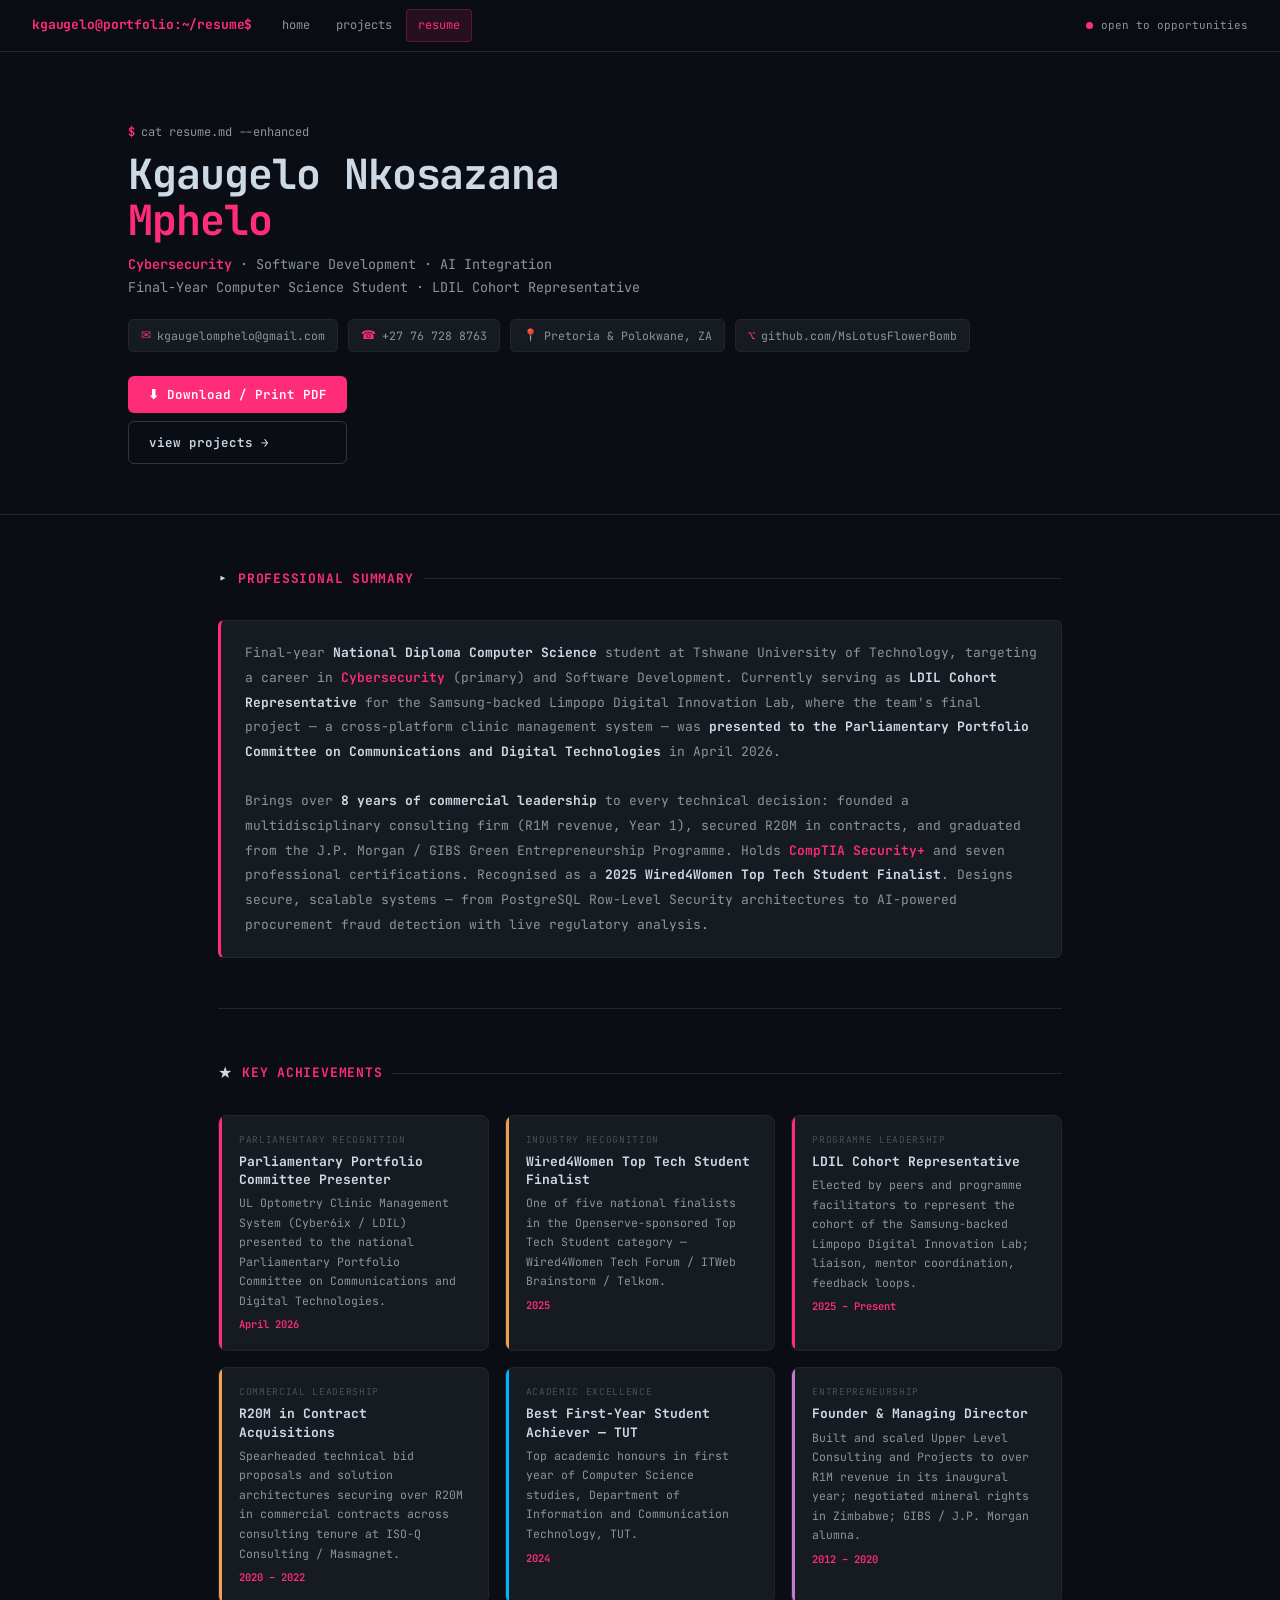
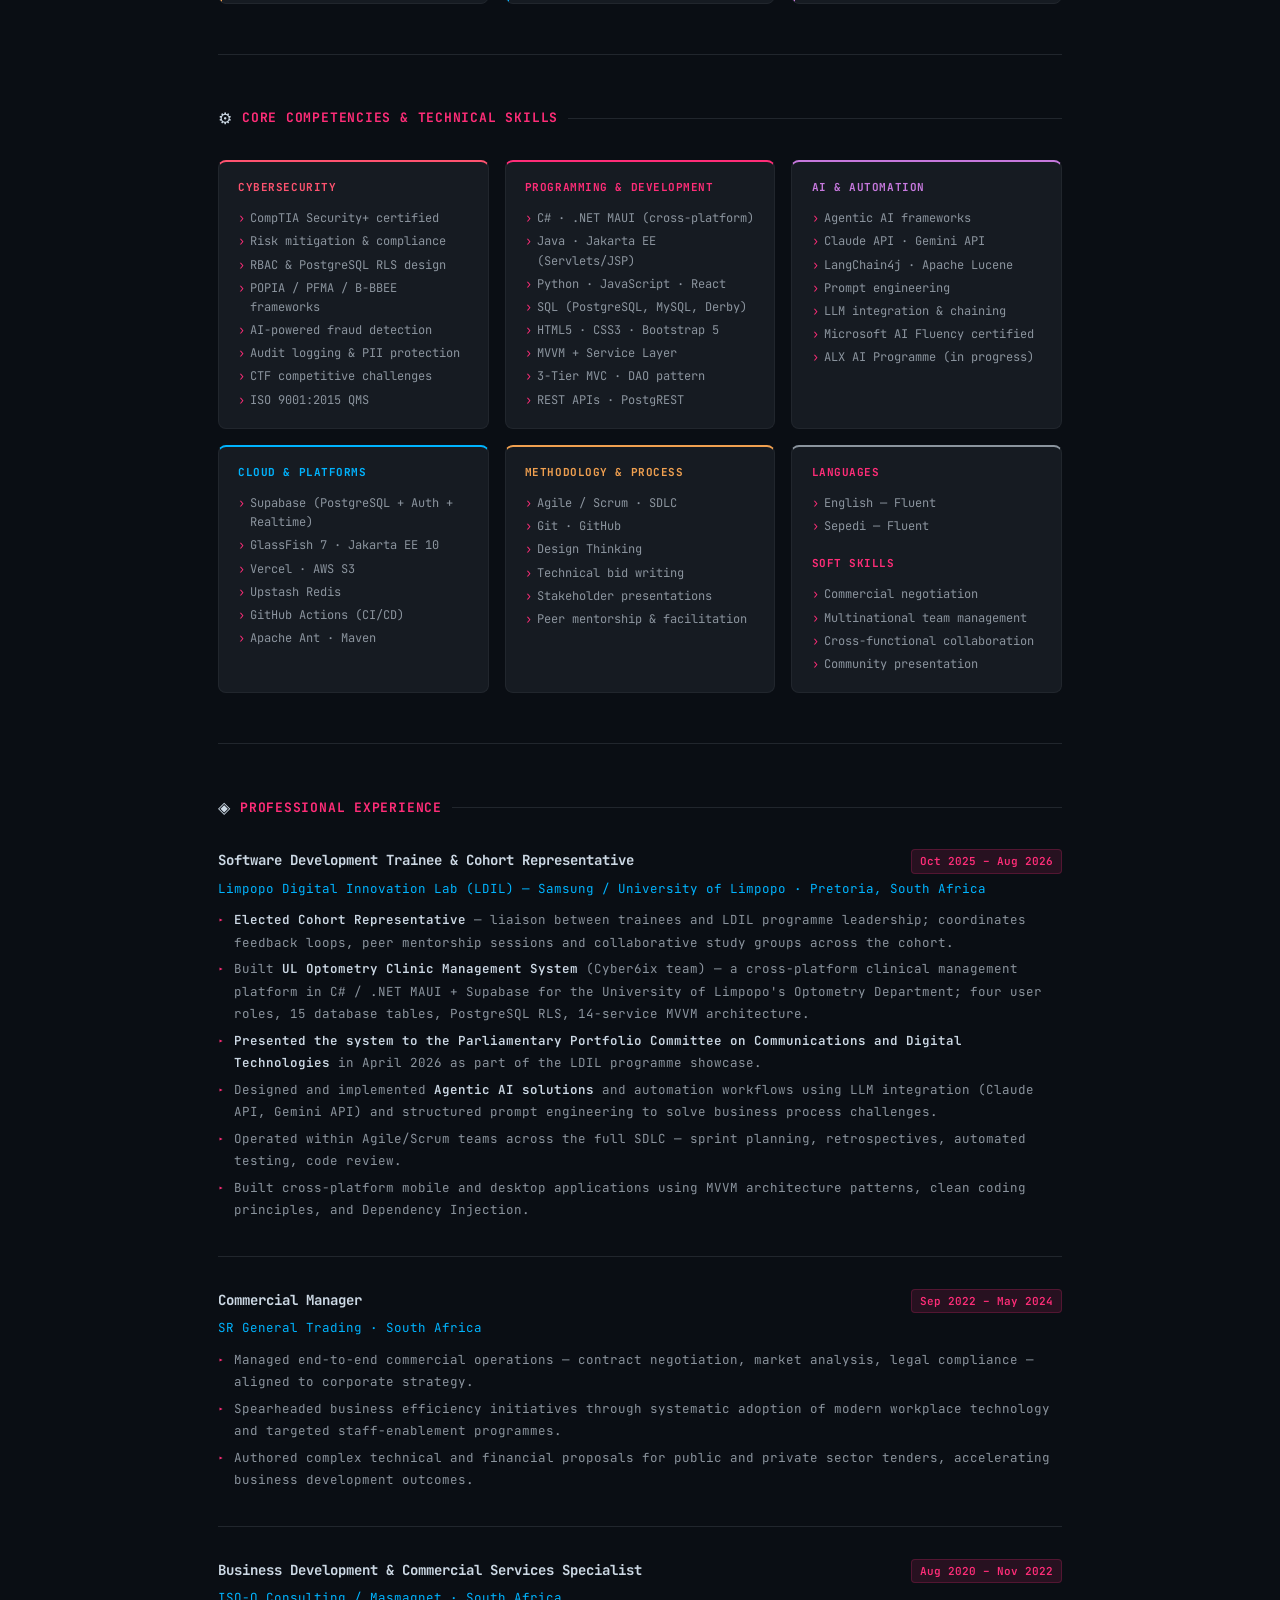
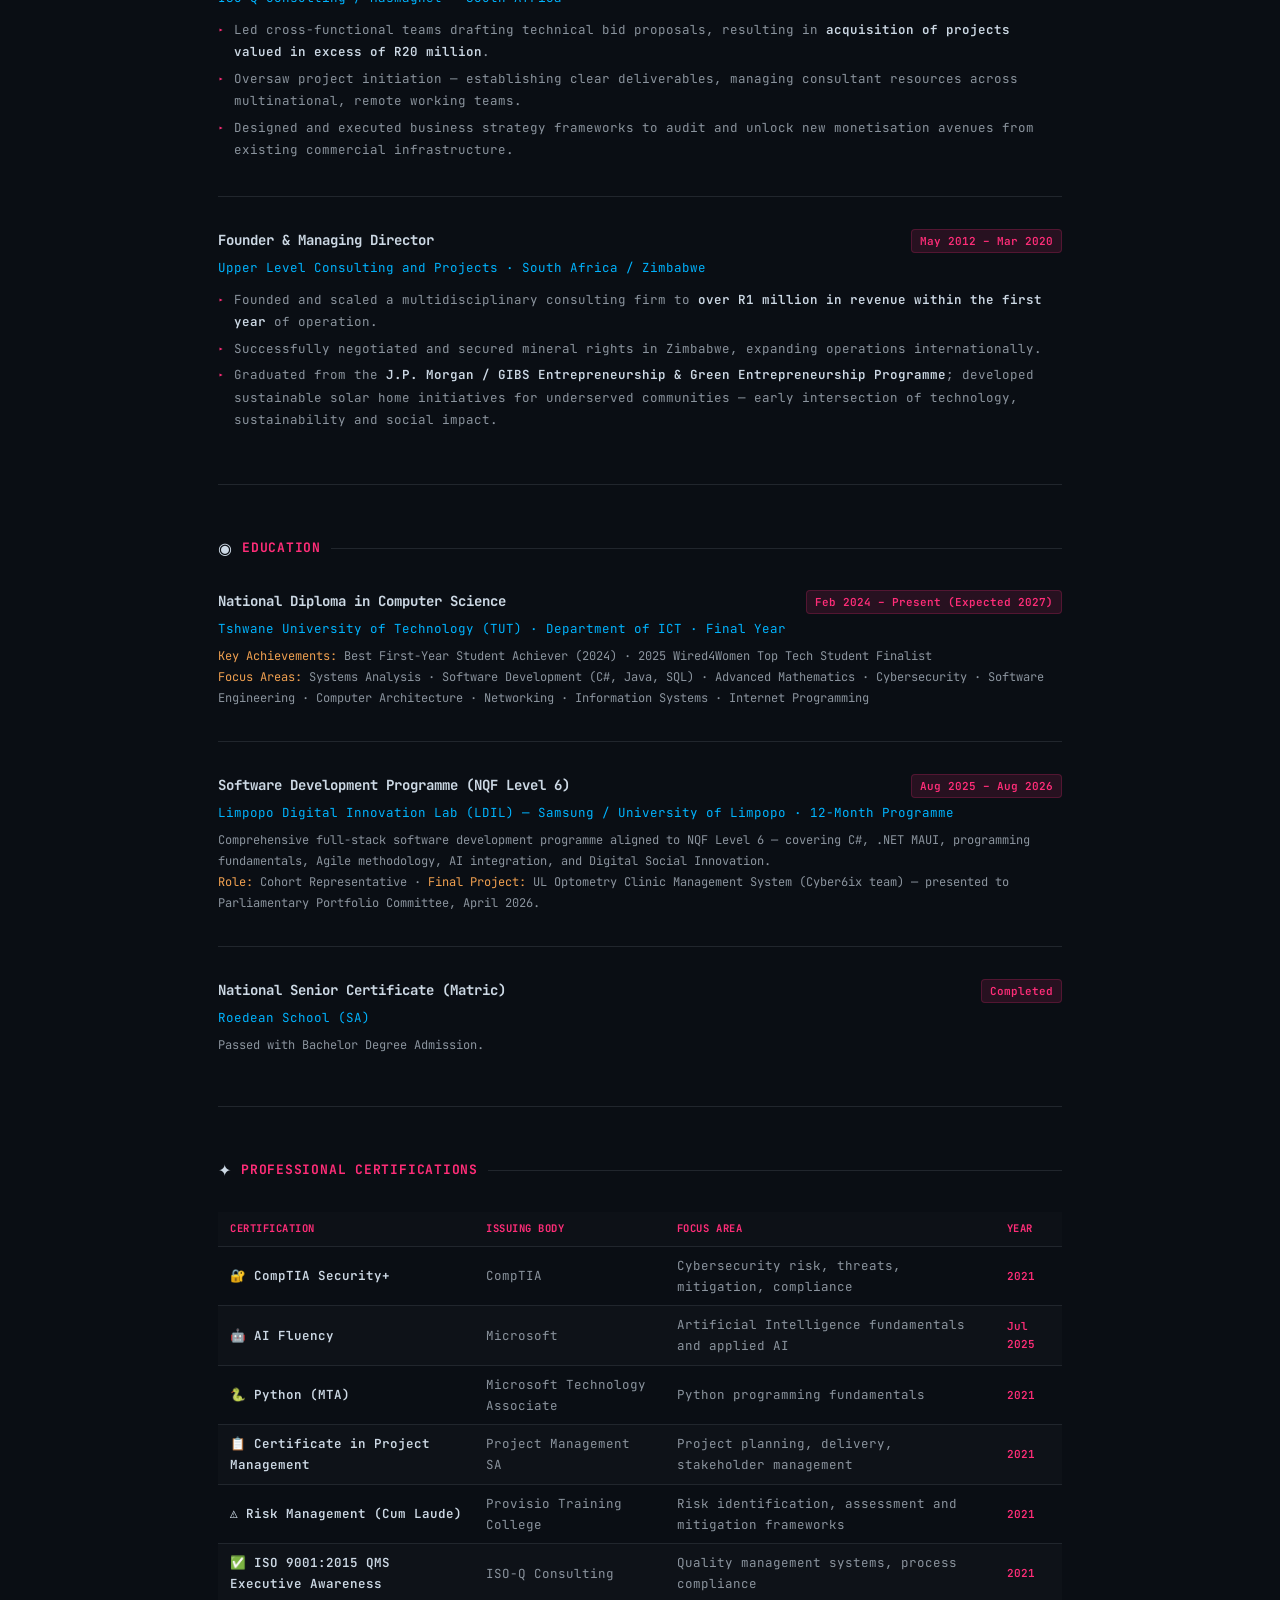
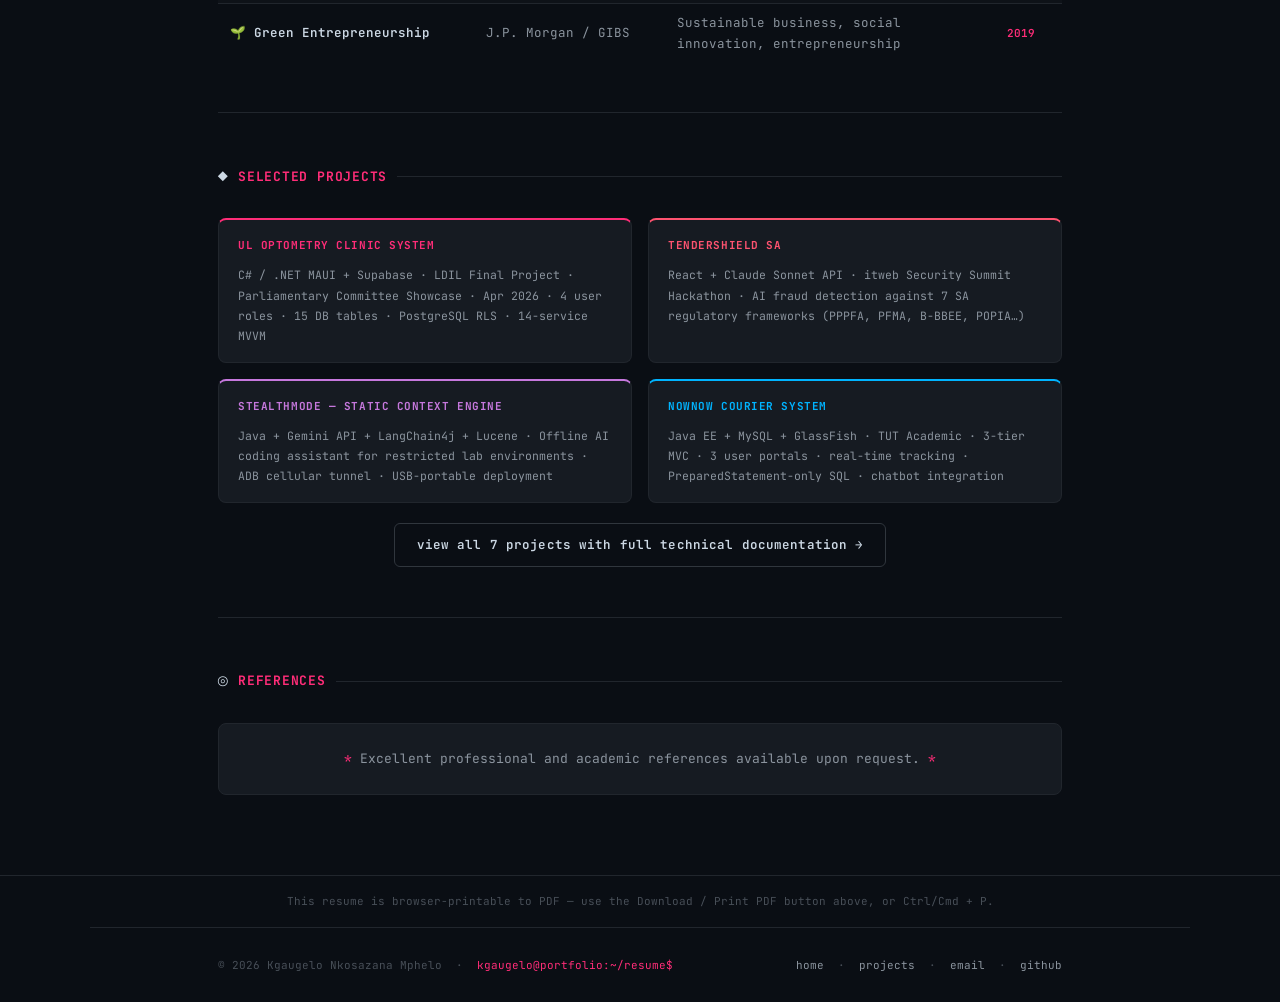
==== resume.html @ bcbcd4e3 "first commit" ====
<!DOCTYPE html>
<html lang="en">
<head>
<meta charset="UTF-8">
<meta name="viewport" content="width=device-width, initial-scale=1.0">
<title>Resume — Kgaugelo Mphelo</title>
<link rel="preconnect" href="https://fonts.googleapis.com">
<link rel="preconnect" href="https://fonts.gstatic.com" crossorigin>
<link href="https://fonts.googleapis.com/css2?family=JetBrains+Mono:ital,wght@0,300;0,400;0,500;0,600;0,700;1,400&display=swap" rel="stylesheet">
<link rel="stylesheet" href="shared.css">
<style>
/* ── RESUME PAGE SPECIFIC ── */

.resume-hero {
  padding: 70px 10vw 50px;
  border-bottom: 1px solid var(--border);
  max-width: none;
}
.rh-inner {
  max-width: 1100px; margin: 0 auto;
  display: flex; justify-content: space-between;
  align-items: flex-start; flex-wrap: wrap; gap: 1.5rem;
}

.rh-left {}
.rh-eyebrow { font-size:12px; color:var(--muted); margin-bottom:10px; display:flex; align-items:center; gap:6px; }
.rh-eyebrow::before { content:'$'; color:var(--pink); font-weight:700; }
.rh-name { font-size: clamp(1.8rem,4vw,2.6rem); font-weight:700; letter-spacing:-0.025em; color:var(--white); line-height:1.1; }
.rh-name em { font-style:normal; color:var(--pink); }
.rh-role { font-size:13.5px; color:var(--muted); margin-top:0.6rem; line-height:1.7; }
.rh-role span { color:var(--pink); font-weight:600; }
.rh-contact {
  display:flex; flex-wrap:wrap; gap:10px;
  margin-top:1.25rem;
}
.rh-chip {
  font-size:11.5px; color:var(--muted);
  background:var(--card2); border:1px solid var(--border);
  border-radius:5px; padding:5px 12px;
  display:flex; align-items:center; gap:6px;
  text-decoration:none; transition:all 0.15s;
}
.rh-chip:hover { color:var(--pink); border-color:rgba(255,45,120,0.3); }
.rh-chip .chi { color:var(--pink); font-size:12px; }

.rh-right { display:flex; flex-direction:column; gap:8px; }
.dl-btn {
  font-family:var(--font); font-size:12.5px; font-weight:600;
  padding:10px 20px; border-radius:6px; border:none;
  cursor:pointer; text-decoration:none;
  display:inline-flex; align-items:center; gap:8px;
  transition:all 0.15s;
}
.dl-primary { background:var(--pink); color:#fff; }
.dl-primary:hover { background:var(--pink-dim); transform:translateY(-1px); }
.dl-sec { background:transparent; color:var(--white); border:1px solid var(--border2); }
.dl-sec:hover { border-color:var(--pink); color:var(--pink); background:var(--pink-muted); }

/* RESUME BODY */
.resume-body { max-width:1100px; margin:0 auto; padding:0 10vw; }

/* Section dividers */
.rs {
  padding: 50px 0;
  border-bottom: 1px solid var(--border);
}
.rs:last-child { border-bottom:none; }

.rs-head {
  display:flex; align-items:center; gap:10px;
  margin-bottom:1.75rem;
}
.rs-icon { font-size:16px; }
.rs-title {
  font-size:13px; font-weight:700; color:var(--pink);
  letter-spacing:0.06em; text-transform:uppercase;
}
.rs-line { flex:1; height:1px; background:var(--border); }

/* SUMMARY */
.summary-block {
  background:var(--card2); border:1px solid var(--border);
  border-left:3px solid var(--pink);
  border-radius:6px; padding:1.25rem 1.5rem;
  font-size:13px; color:var(--muted); line-height:1.9;
}
.summary-block strong { color:var(--white); }
.summary-block .pk { color:var(--pink); font-weight:600; }

/* KEY ACHIEVEMENTS */
.ach-grid {
  display:grid; grid-template-columns:repeat(auto-fit,minmax(240px,1fr));
  gap:1rem;
}
.ach-card {
  background:var(--card2); border:1px solid var(--border);
  border-radius:8px; padding:1rem 1.25rem;
  position:relative; overflow:hidden;
}
.ach-card::before {
  content:''; position:absolute; top:0; left:0; bottom:0; width:3px;
}
.ach-card.pk::before { background:var(--pink); }
.ach-card.am::before { background:var(--amber); }
.ach-card.bl::before { background:var(--blue); }
.ach-card.pu::before { background:var(--purple); }

.ac-label { font-size:9.5px; color:var(--faint); letter-spacing:0.07em; text-transform:uppercase; margin-bottom:5px; }
.ac-title { font-size:13px; font-weight:700; color:var(--white); line-height:1.4; margin-bottom:4px; }
.ac-body { font-size:11.5px; color:var(--muted); line-height:1.7; }
.ac-date { font-size:10.5px; color:var(--pink); margin-top:6px; font-weight:600; }

/* SKILLS COMPETENCIES */
.skills-cols { display:grid; grid-template-columns:1fr 1fr 1fr; gap:1rem; }
@media(max-width:800px){ .skills-cols{ grid-template-columns:1fr 1fr; } }
@media(max-width:500px){ .skills-cols{ grid-template-columns:1fr; } }

.sc-block {
  background:var(--card2); border:1px solid var(--border);
  border-radius:8px; padding:1rem 1.2rem;
}
.sc-head { font-size:11px; color:var(--pink); font-weight:700; letter-spacing:0.05em; text-transform:uppercase; margin-bottom:0.65rem; }
.sc-list { list-style:none; padding:0; margin:0; }
.sc-list li { font-size:12px; color:var(--muted); padding:2px 0 2px 12px; position:relative; line-height:1.6; }
.sc-list li::before { content:'›'; position:absolute; left:0; color:var(--pink); }

/* EXPERIENCE */
.exp-item { margin-bottom:2rem; }
.exp-item:last-child { margin-bottom:0; }

.exp-header {
  display:flex; justify-content:space-between; align-items:flex-start;
  flex-wrap:wrap; gap:8px; margin-bottom:4px;
}
.exp-role { font-size:14px; font-weight:700; color:var(--white); }
.exp-date { font-size:11px; color:var(--pink); font-weight:600; flex-shrink:0; background:var(--pink-muted); border:1px solid rgba(255,45,120,0.2); border-radius:4px; padding:2px 8px; align-self:flex-start; }
.exp-org { font-size:12.5px; color:var(--blue); margin-bottom:8px; }
.exp-loc { font-size:11px; color:var(--faint); }
.exp-ul { list-style:none; padding:0; margin:0; }
.exp-ul li { font-size:12.5px; color:var(--muted); line-height:1.8; padding:2px 0 2px 16px; position:relative; }
.exp-ul li::before { content:'▸'; position:absolute; left:0; color:var(--pink); font-size:10px; top:5px; }
.exp-highlight { color:var(--white); font-weight:600; }
.exp-divider { height:1px; background:var(--border); margin:2rem 0; }

/* EDUCATION */
.edu-item { margin-bottom:1.5rem; }
.edu-item:last-child { margin-bottom:0; }
.edu-header { display:flex; justify-content:space-between; align-items:flex-start; flex-wrap:wrap; gap:8px; margin-bottom:4px; }
.edu-qual { font-size:14px; font-weight:700; color:var(--white); }
.edu-date { font-size:11px; color:var(--pink); font-weight:600; background:var(--pink-muted); border:1px solid rgba(255,45,120,0.2); border-radius:4px; padding:2px 8px; flex-shrink:0; }
.edu-inst { font-size:12.5px; color:var(--blue); margin-bottom:6px; }
.edu-detail { font-size:12px; color:var(--muted); line-height:1.75; }
.edu-detail .hi { color:var(--amber); }

/* CERTS */
.cert-tbl { width:100%; border-collapse:collapse; }
.cert-tbl th { text-align:left; padding:8px 12px; background:var(--card); color:var(--pink); font-size:10.5px; font-weight:700; letter-spacing:0.05em; text-transform:uppercase; border-bottom:1px solid var(--border); }
.cert-tbl td { padding:8px 12px; font-size:12.5px; color:var(--muted); border-bottom:1px solid var(--border); vertical-align:middle; }
.cert-tbl tr:last-child td { border-bottom:none; }
.cert-tbl tr:nth-child(even) td { background:rgba(255,255,255,0.015); }
.cert-tbl td:first-child { color:var(--white); font-weight:600; }
.cert-tbl td:last-child { color:var(--pink); font-size:11px; font-weight:600; }

/* PRINT HINT */
.print-note {
  font-size:11px; color:var(--faint); text-align:center;
  padding:1rem; border-top:1px solid var(--border);
  margin-top:2rem;
}
</style>
</head>
<body>

<nav id="nav" role="navigation" aria-label="Main navigation">
  <span class="nav-prompt">kgaugelo@portfolio:~/resume$</span>
  <div class="nav-links">
    <a href="index.html">home</a>
    <a href="projects.html">projects</a>
    <a href="resume.html" class="active">resume</a>
  </div>
  <div class="nav-right">
    <div class="status-dot" aria-hidden="true"></div>
    <span class="status-text">open to opportunities</span>
  </div>
</nav>

<div class="page-wrap">

  <!-- RESUME HERO / HEADER -->
  <div class="resume-hero">
    <div class="rh-inner">
      <div class="rh-left">
        <div class="rh-eyebrow">cat resume.md --enhanced</div>
        <h1 class="rh-name">Kgaugelo Nkosazana<br><em>Mphelo</em></h1>
        <p class="rh-role">
          <span>Cybersecurity</span> · Software Development · AI Integration<br>
          Final-Year Computer Science Student · LDIL Cohort Representative
        </p>
        <div class="rh-contact">
          <a href="mailto:kgaugelomphelo@gmail.com" class="rh-chip"><span class="chi">✉</span> kgaugelomphelo@gmail.com</a>
          <a href="tel:+27767288763" class="rh-chip"><span class="chi">☎</span> +27 76 728 8763</a>
          <span class="rh-chip"><span class="chi">📍</span> Pretoria &amp; Polokwane, ZA</span>
          <a href="https://github.com/MsLotusFlowerBomb" class="rh-chip" target="_blank" rel="noopener"><span class="chi">⌥</span> github.com/MsLotusFlowerBomb</a>
        </div>
      </div>
      <div class="rh-right">
        <button class="dl-btn dl-primary" onclick="window.print()">⬇ Download / Print PDF</button>
        <a href="projects.html" class="dl-btn dl-sec">view projects →</a>
      </div>
    </div>
  </div>

  <div class="resume-body">

    <!-- ── PROFESSIONAL SUMMARY ──────────────────────────── -->
    <div class="rs">
      <div class="rs-head">
        <span class="rs-icon">▸</span>
        <span class="rs-title">Professional Summary</span>
        <div class="rs-line"></div>
      </div>

      <div class="summary-block">
        Final-year <strong>National Diploma Computer Science</strong> student at Tshwane University of Technology, targeting a career in <span class="pk">Cybersecurity</span> (primary) and Software Development. Currently serving as <strong>LDIL Cohort Representative</strong> for the Samsung-backed Limpopo Digital Innovation Lab, where the team's final project — a cross-platform clinic management system — was <strong>presented to the Parliamentary Portfolio Committee on Communications and Digital Technologies</strong> in April 2026.<br><br>
        Brings over <strong>8 years of commercial leadership</strong> to every technical decision: founded a multidisciplinary consulting firm (R1M revenue, Year 1), secured R20M in contracts, and graduated from the J.P. Morgan / GIBS Green Entrepreneurship Programme. Holds <span class="pk">CompTIA Security+</span> and seven professional certifications. Recognised as a <strong>2025 Wired4Women Top Tech Student Finalist</strong>. Designs secure, scalable systems — from PostgreSQL Row-Level Security architectures to AI-powered procurement fraud detection with live regulatory analysis.
      </div>
    </div>

    <!-- ── KEY ACHIEVEMENTS ──────────────────────────────── -->
    <div class="rs">
      <div class="rs-head">
        <span class="rs-icon">★</span>
        <span class="rs-title">Key Achievements</span>
        <div class="rs-line"></div>
      </div>

      <div class="ach-grid">
        <div class="ach-card pk">
          <div class="ac-label">Parliamentary Recognition</div>
          <div class="ac-title">Parliamentary Portfolio Committee Presenter</div>
          <div class="ac-body">UL Optometry Clinic Management System (Cyber6ix / LDIL) presented to the national Parliamentary Portfolio Committee on Communications and Digital Technologies.</div>
          <div class="ac-date">April 2026</div>
        </div>
        <div class="ach-card am">
          <div class="ac-label">Industry Recognition</div>
          <div class="ac-title">Wired4Women Top Tech Student Finalist</div>
          <div class="ac-body">One of five national finalists in the Openserve-sponsored Top Tech Student category — Wired4Women Tech Forum / ITWeb Brainstorm / Telkom.</div>
          <div class="ac-date">2025</div>
        </div>
        <div class="ach-card pk">
          <div class="ac-label">Programme Leadership</div>
          <div class="ac-title">LDIL Cohort Representative</div>
          <div class="ac-body">Elected by peers and programme facilitators to represent the cohort of the Samsung-backed Limpopo Digital Innovation Lab; liaison, mentor coordination, feedback loops.</div>
          <div class="ac-date">2025 – Present</div>
        </div>
        <div class="ach-card am">
          <div class="ac-label">Commercial Leadership</div>
          <div class="ac-title">R20M in Contract Acquisitions</div>
          <div class="ac-body">Spearheaded technical bid proposals and solution architectures securing over R20M in commercial contracts across consulting tenure at ISO-Q Consulting / Masmagnet.</div>
          <div class="ac-date">2020 – 2022</div>
        </div>
        <div class="ach-card bl">
          <div class="ac-label">Academic Excellence</div>
          <div class="ac-title">Best First-Year Student Achiever — TUT</div>
          <div class="ac-body">Top academic honours in first year of Computer Science studies, Department of Information and Communication Technology, TUT.</div>
          <div class="ac-date">2024</div>
        </div>
        <div class="ach-card pu">
          <div class="ac-label">Entrepreneurship</div>
          <div class="ac-title">Founder &amp; Managing Director</div>
          <div class="ac-body">Built and scaled Upper Level Consulting and Projects to over R1M revenue in its inaugural year; negotiated mineral rights in Zimbabwe; GIBS / J.P. Morgan alumna.</div>
          <div class="ac-date">2012 – 2020</div>
        </div>
      </div>
    </div>

    <!-- ── CORE COMPETENCIES ─────────────────────────────── -->
    <div class="rs">
      <div class="rs-head">
        <span class="rs-icon">⚙</span>
        <span class="rs-title">Core Competencies &amp; Technical Skills</span>
        <div class="rs-line"></div>
      </div>

      <div class="skills-cols">
        <div class="sc-block" style="border-top:2px solid var(--red);">
          <div class="sc-head" style="color:var(--red);">Cybersecurity</div>
          <ul class="sc-list">
            <li>CompTIA Security+ certified</li>
            <li>Risk mitigation &amp; compliance</li>
            <li>RBAC &amp; PostgreSQL RLS design</li>
            <li>POPIA / PFMA / B-BBEE frameworks</li>
            <li>AI-powered fraud detection</li>
            <li>Audit logging &amp; PII protection</li>
            <li>CTF competitive challenges</li>
            <li>ISO 9001:2015 QMS</li>
          </ul>
        </div>
        <div class="sc-block" style="border-top:2px solid var(--pink);">
          <div class="sc-head">Programming &amp; Development</div>
          <ul class="sc-list">
            <li>C# · .NET MAUI (cross-platform)</li>
            <li>Java · Jakarta EE (Servlets/JSP)</li>
            <li>Python · JavaScript · React</li>
            <li>SQL (PostgreSQL, MySQL, Derby)</li>
            <li>HTML5 · CSS3 · Bootstrap 5</li>
            <li>MVVM + Service Layer</li>
            <li>3-Tier MVC · DAO pattern</li>
            <li>REST APIs · PostgREST</li>
          </ul>
        </div>
        <div class="sc-block" style="border-top:2px solid var(--purple);">
          <div class="sc-head" style="color:var(--purple);">AI &amp; Automation</div>
          <ul class="sc-list">
            <li>Agentic AI frameworks</li>
            <li>Claude API · Gemini API</li>
            <li>LangChain4j · Apache Lucene</li>
            <li>Prompt engineering</li>
            <li>LLM integration &amp; chaining</li>
            <li>Microsoft AI Fluency certified</li>
            <li>ALX AI Programme (in progress)</li>
          </ul>
        </div>
        <div class="sc-block" style="border-top:2px solid var(--blue);">
          <div class="sc-head" style="color:var(--blue);">Cloud &amp; Platforms</div>
          <ul class="sc-list">
            <li>Supabase (PostgreSQL + Auth + Realtime)</li>
            <li>GlassFish 7 · Jakarta EE 10</li>
            <li>Vercel · AWS S3</li>
            <li>Upstash Redis</li>
            <li>GitHub Actions (CI/CD)</li>
            <li>Apache Ant · Maven</li>
          </ul>
        </div>
        <div class="sc-block" style="border-top:2px solid var(--amber);">
          <div class="sc-head" style="color:var(--amber);">Methodology &amp; Process</div>
          <ul class="sc-list">
            <li>Agile / Scrum · SDLC</li>
            <li>Git · GitHub</li>
            <li>Design Thinking</li>
            <li>Technical bid writing</li>
            <li>Stakeholder presentations</li>
            <li>Peer mentorship &amp; facilitation</li>
          </ul>
        </div>
        <div class="sc-block" style="border-top:2px solid var(--muted);">
          <div class="sc-head">Languages</div>
          <ul class="sc-list">
            <li>English — Fluent</li>
            <li>Sepedi — Fluent</li>
          </ul>
          <div class="sc-head" style="margin-top:1rem;">Soft Skills</div>
          <ul class="sc-list">
            <li>Commercial negotiation</li>
            <li>Multinational team management</li>
            <li>Cross-functional collaboration</li>
            <li>Community presentation</li>
          </ul>
        </div>
      </div>
    </div>

    <!-- ── PROFESSIONAL EXPERIENCE ───────────────────────── -->
    <div class="rs">
      <div class="rs-head">
        <span class="rs-icon">◈</span>
        <span class="rs-title">Professional Experience</span>
        <div class="rs-line"></div>
      </div>

      <!-- LDIL -->
      <div class="exp-item">
        <div class="exp-header">
          <div class="exp-role">Software Development Trainee &amp; Cohort Representative</div>
          <span class="exp-date">Oct 2025 – Aug 2026</span>
        </div>
        <div class="exp-org">Limpopo Digital Innovation Lab (LDIL) — Samsung / University of Limpopo · Pretoria, South Africa</div>
        <ul class="exp-ul">
          <li><span class="exp-highlight">Elected Cohort Representative</span> — liaison between trainees and LDIL programme leadership; coordinates feedback loops, peer mentorship sessions and collaborative study groups across the cohort.</li>
          <li>Built <span class="exp-highlight">UL Optometry Clinic Management System</span> (Cyber6ix team) — a cross-platform clinical management platform in C# / .NET MAUI + Supabase for the University of Limpopo's Optometry Department; four user roles, 15 database tables, PostgreSQL RLS, 14-service MVVM architecture.</li>
          <li><span class="exp-highlight">Presented the system to the Parliamentary Portfolio Committee on Communications and Digital Technologies</span> in April 2026 as part of the LDIL programme showcase.</li>
          <li>Designed and implemented <span class="exp-highlight">Agentic AI solutions</span> and automation workflows using LLM integration (Claude API, Gemini API) and structured prompt engineering to solve business process challenges.</li>
          <li>Operated within Agile/Scrum teams across the full SDLC — sprint planning, retrospectives, automated testing, code review.</li>
          <li>Built cross-platform mobile and desktop applications using MVVM architecture patterns, clean coding principles, and Dependency Injection.</li>
        </ul>
      </div>

      <div class="exp-divider"></div>

      <!-- SR GENERAL TRADING -->
      <div class="exp-item">
        <div class="exp-header">
          <div class="exp-role">Commercial Manager</div>
          <span class="exp-date">Sep 2022 – May 2024</span>
        </div>
        <div class="exp-org">SR General Trading · South Africa</div>
        <ul class="exp-ul">
          <li>Managed end-to-end commercial operations — contract negotiation, market analysis, legal compliance — aligned to corporate strategy.</li>
          <li>Spearheaded business efficiency initiatives through systematic adoption of modern workplace technology and targeted staff-enablement programmes.</li>
          <li>Authored complex technical and financial proposals for public and private sector tenders, accelerating business development outcomes.</li>
        </ul>
      </div>

      <div class="exp-divider"></div>

      <!-- ISO-Q -->
      <div class="exp-item">
        <div class="exp-header">
          <div class="exp-role">Business Development &amp; Commercial Services Specialist</div>
          <span class="exp-date">Aug 2020 – Nov 2022</span>
        </div>
        <div class="exp-org">ISO-Q Consulting / Masmagnet · South Africa</div>
        <ul class="exp-ul">
          <li>Led cross-functional teams drafting technical bid proposals, resulting in <span class="exp-highlight">acquisition of projects valued in excess of R20 million</span>.</li>
          <li>Oversaw project initiation — establishing clear deliverables, managing consultant resources across multinational, remote working teams.</li>
          <li>Designed and executed business strategy frameworks to audit and unlock new monetisation avenues from existing commercial infrastructure.</li>
        </ul>
      </div>

      <div class="exp-divider"></div>

      <!-- UPPER LEVEL -->
      <div class="exp-item">
        <div class="exp-header">
          <div class="exp-role">Founder &amp; Managing Director</div>
          <span class="exp-date">May 2012 – Mar 2020</span>
        </div>
        <div class="exp-org">Upper Level Consulting and Projects · South Africa / Zimbabwe</div>
        <ul class="exp-ul">
          <li>Founded and scaled a multidisciplinary consulting firm to <span class="exp-highlight">over R1 million in revenue within the first year</span> of operation.</li>
          <li>Successfully negotiated and secured mineral rights in Zimbabwe, expanding operations internationally.</li>
          <li>Graduated from the <span class="exp-highlight">J.P. Morgan / GIBS Entrepreneurship &amp; Green Entrepreneurship Programme</span>; developed sustainable solar home initiatives for underserved communities — early intersection of technology, sustainability and social impact.</li>
        </ul>
      </div>
    </div>

    <!-- ── EDUCATION ─────────────────────────────────────── -->
    <div class="rs">
      <div class="rs-head">
        <span class="rs-icon">◉</span>
        <span class="rs-title">Education</span>
        <div class="rs-line"></div>
      </div>

      <div class="edu-item">
        <div class="edu-header">
          <div class="edu-qual">National Diploma in Computer Science</div>
          <span class="edu-date">Feb 2024 – Present (Expected 2027)</span>
        </div>
        <div class="edu-inst">Tshwane University of Technology (TUT) · Department of ICT · Final Year</div>
        <div class="edu-detail">
          <span class="hi">Key Achievements:</span> Best First-Year Student Achiever (2024) · 2025 Wired4Women Top Tech Student Finalist<br>
          <span class="hi">Focus Areas:</span> Systems Analysis · Software Development (C#, Java, SQL) · Advanced Mathematics · Cybersecurity · Software Engineering · Computer Architecture · Networking · Information Systems · Internet Programming
        </div>
      </div>

      <div class="exp-divider"></div>

      <div class="edu-item">
        <div class="edu-header">
          <div class="edu-qual">Software Development Programme (NQF Level 6)</div>
          <span class="edu-date">Aug 2025 – Aug 2026</span>
        </div>
        <div class="edu-inst">Limpopo Digital Innovation Lab (LDIL) — Samsung / University of Limpopo · 12-Month Programme</div>
        <div class="edu-detail">
          Comprehensive full-stack software development programme aligned to NQF Level 6 — covering C#, .NET MAUI, programming fundamentals, Agile methodology, AI integration, and Digital Social Innovation.<br>
          <span class="hi">Role:</span> Cohort Representative · <span class="hi">Final Project:</span> UL Optometry Clinic Management System (Cyber6ix team) — presented to Parliamentary Portfolio Committee, April 2026.
        </div>
      </div>

      <div class="exp-divider"></div>

      <div class="edu-item">
        <div class="edu-header">
          <div class="edu-qual">National Senior Certificate (Matric)</div>
          <span class="edu-date">Completed</span>
        </div>
        <div class="edu-inst">Roedean School (SA)</div>
        <div class="edu-detail">Passed with Bachelor Degree Admission.</div>
      </div>
    </div>

    <!-- ── CERTIFICATIONS ────────────────────────────────── -->
    <div class="rs">
      <div class="rs-head">
        <span class="rs-icon">✦</span>
        <span class="rs-title">Professional Certifications</span>
        <div class="rs-line"></div>
      </div>

      <table class="cert-tbl" aria-label="Professional certifications">
        <thead>
          <tr>
            <th>Certification</th>
            <th>Issuing Body</th>
            <th>Focus Area</th>
            <th>Year</th>
          </tr>
        </thead>
        <tbody>
          <tr>
            <td>🔐 CompTIA Security+</td>
            <td>CompTIA</td>
            <td>Cybersecurity risk, threats, mitigation, compliance</td>
            <td>2021</td>
          </tr>
          <tr>
            <td>🤖 AI Fluency</td>
            <td>Microsoft</td>
            <td>Artificial Intelligence fundamentals and applied AI</td>
            <td>Jul 2025</td>
          </tr>
          <tr>
            <td>🐍 Python (MTA)</td>
            <td>Microsoft Technology Associate</td>
            <td>Python programming fundamentals</td>
            <td>2021</td>
          </tr>
          <tr>
            <td>📋 Certificate in Project Management</td>
            <td>Project Management SA</td>
            <td>Project planning, delivery, stakeholder management</td>
            <td>2021</td>
          </tr>
          <tr>
            <td>⚠️ Risk Management (Cum Laude)</td>
            <td>Provisio Training College</td>
            <td>Risk identification, assessment and mitigation frameworks</td>
            <td>2021</td>
          </tr>
          <tr>
            <td>✅ ISO 9001:2015 QMS Executive Awareness</td>
            <td>ISO-Q Consulting</td>
            <td>Quality management systems, process compliance</td>
            <td>2021</td>
          </tr>
          <tr>
            <td>🌱 Green Entrepreneurship</td>
            <td>J.P. Morgan / GIBS</td>
            <td>Sustainable business, social innovation, entrepreneurship</td>
            <td>2019</td>
          </tr>
        </tbody>
      </table>
    </div>

    <!-- ── SELECTED PROJECTS ─────────────────────────────── -->
    <div class="rs">
      <div class="rs-head">
        <span class="rs-icon">◆</span>
        <span class="rs-title">Selected Projects</span>
        <div class="rs-line"></div>
      </div>

      <div style="display:grid;grid-template-columns:1fr 1fr;gap:1rem;">
        <div class="sc-block" style="border-top:2px solid var(--pink);">
          <div class="sc-head">UL Optometry Clinic System</div>
          <div style="font-size:11.5px;color:var(--muted);line-height:1.75;">C# / .NET MAUI + Supabase · LDIL Final Project · Parliamentary Committee Showcase · Apr 2026 · 4 user roles · 15 DB tables · PostgreSQL RLS · 14-service MVVM</div>
        </div>
        <div class="sc-block" style="border-top:2px solid var(--red);">
          <div class="sc-head" style="color:var(--red);">TenderShield SA</div>
          <div style="font-size:11.5px;color:var(--muted);line-height:1.75;">React + Claude Sonnet API · itweb Security Summit Hackathon · AI fraud detection against 7 SA regulatory frameworks (PPPFA, PFMA, B-BBEE, POPIA…)</div>
        </div>
        <div class="sc-block" style="border-top:2px solid var(--purple);">
          <div class="sc-head" style="color:var(--purple);">StealthMode — Static Context Engine</div>
          <div style="font-size:11.5px;color:var(--muted);line-height:1.75;">Java + Gemini API + LangChain4j + Lucene · Offline AI coding assistant for restricted lab environments · ADB cellular tunnel · USB-portable deployment</div>
        </div>
        <div class="sc-block" style="border-top:2px solid var(--blue);">
          <div class="sc-head" style="color:var(--blue);">NowNow Courier System</div>
          <div style="font-size:11.5px;color:var(--muted);line-height:1.75;">Java EE + MySQL + GlassFish · TUT Academic · 3-tier MVC · 3 user portals · real-time tracking · PreparedStatement-only SQL · chatbot integration</div>
        </div>
      </div>

      <div style="margin-top:1.25rem;text-align:center;">
        <a href="projects.html" class="btn btn-outline" style="font-size:12.5px;">view all 7 projects with full technical documentation →</a>
      </div>
    </div>

    <!-- ── REFERENCES ────────────────────────────────────── -->
    <div class="rs" style="padding-bottom:3rem;">
      <div class="rs-head">
        <span class="rs-icon">◎</span>
        <span class="rs-title">References</span>
        <div class="rs-line"></div>
      </div>
      <div class="t-block" style="font-size:13px;color:var(--muted);text-align:center;padding:1.5rem;">
        <span style="color:var(--pink);">*</span> Excellent professional and academic references available upon request. <span style="color:var(--pink);">*</span>
      </div>
    </div>

  </div><!-- /resume-body -->

  <div class="print-note">
    This resume is browser-printable to PDF — use the Download / Print PDF button above, or Ctrl/Cmd + P.
  </div>

</div><!-- /page-wrap -->

<footer>
  <span>© 2026 Kgaugelo Nkosazana Mphelo &nbsp;·&nbsp; <span style="color:var(--pink);">kgaugelo@portfolio:~/resume$</span></span>
  <span>
    <a href="index.html">home</a> &nbsp;·&nbsp;
    <a href="projects.html">projects</a> &nbsp;·&nbsp;
    <a href="mailto:kgaugelomphelo@gmail.com">email</a> &nbsp;·&nbsp;
    <a href="https://github.com/MsLotusFlowerBomb" target="_blank" rel="noopener">github</a>
  </span>
</footer>

</body>
</html>
---- shared.css ----
/* ── SHARED THEME — Kay Mphelo Portfolio ── */
@import url('https://fonts.googleapis.com/css2?family=JetBrains+Mono:ital,wght@0,300;0,400;0,500;0,600;0,700;1,400&display=swap');

:root {
  --void:        #0A0E14;
  --card:        #0D1117;
  --card2:       #161B22;
  --card3:       #1C2333;
  --border:      #21262D;
  --border2:     #30363D;

  /* PRIMARY — PINK */
  --pink:        #FF2D78;
  --pink-dim:    #D4205F;
  --pink-soft:   #FF6B9D;
  --pink-muted:  rgba(255,45,120,0.12);
  --pink-glow:   rgba(255,45,120,0.18);

  /* SECONDARY — PURPLE */
  --purple:      #C678DD;
  --purple-muted:rgba(198,120,221,0.12);

  /* BLUE — TECH */
  --blue:        #00B4FF;
  --blue-muted:  rgba(0,180,255,0.10);

  /* AMBER — HIGHLIGHTS */
  --amber:       #F0A050;
  --amber-muted: rgba(240,160,80,0.10);

  /* RED — SECURITY / CTF */
  --red:         #FF5370;
  --red-muted:   rgba(255,83,112,0.12);

  /* TEXT */
  --white:       #CDD9E5;
  --muted:       #8B949E;
  --faint:       #484F58;

  --font: 'JetBrains Mono', 'Cascadia Code', 'Fira Code', monospace;
}

*, *::before, *::after { box-sizing: border-box; margin: 0; padding: 0; }
html { scroll-behavior: smooth; }

body {
  background: var(--void);
  color: var(--white);
  font-family: var(--font);
  font-size: 14px;
  line-height: 1.7;
  overflow-x: hidden;
}

@media (prefers-reduced-motion: reduce) {
  *, *::before, *::after { animation-duration: 0.01ms !important; transition-duration: 0.01ms !important; }
}

::-webkit-scrollbar { width: 6px; }
::-webkit-scrollbar-track { background: var(--void); }
::-webkit-scrollbar-thumb { background: var(--pink-dim); border-radius: 3px; }

/* ── NAV ── */
#nav {
  position: fixed; top: 0; left: 0; right: 0; z-index: 100;
  background: rgba(10,14,20,0.94);
  backdrop-filter: blur(10px);
  border-bottom: 1px solid var(--border);
  padding: 0 2rem;
  height: 52px;
  display: flex; align-items: center; gap: 0;
}

.nav-prompt {
  color: var(--pink);
  font-size: 13px;
  font-weight: 700;
  margin-right: 18px;
  white-space: nowrap;
  flex-shrink: 0;
  letter-spacing: -0.01em;
}

.nav-links { display: flex; gap: 2px; flex-wrap: wrap; }

.nav-links a {
  color: var(--muted);
  text-decoration: none;
  font-size: 12px;
  padding: 5px 11px;
  border-radius: 4px;
  transition: color 0.15s, background 0.15s, border-color 0.15s;
  border: 1px solid transparent;
}

.nav-links a:hover,
.nav-links a.active {
  color: var(--pink);
  background: var(--pink-muted);
  border-color: rgba(255,45,120,0.25);
}

.nav-right {
  margin-left: auto;
  display: flex; gap: 8px; align-items: center;
}

.status-dot {
  width: 7px; height: 7px; border-radius: 50%;
  background: var(--pink);
  animation: pulse 2.5s ease-in-out infinite;
  flex-shrink: 0;
}

@keyframes pulse {
  0%, 100% { opacity: 1; transform: scale(1); }
  50%       { opacity: 0.4; transform: scale(0.75); }
}

.status-text { font-size: 11px; color: var(--muted); }

/* ── LAYOUT ── */
.page-wrap {
  padding-top: 52px;
  min-height: 100vh;
}

section {
  padding: 80px 10vw;
  border-bottom: 1px solid var(--border);
  max-width: 1100px;
  margin: 0 auto;
}

section:last-of-type { border-bottom: none; }

/* ── SECTION HEADERS ── */
.sec-eyebrow {
  font-size: 11.5px;
  color: var(--muted);
  margin-bottom: 8px;
  display: flex; align-items: center; gap: 6px;
  letter-spacing: 0.02em;
}

.sec-eyebrow::before { content: '$'; color: var(--pink); font-weight: 700; }

.sec-title {
  font-size: 1.55rem;
  font-weight: 700;
  color: var(--white);
  letter-spacing: -0.02em;
}

.sec-title .acc { color: var(--pink); }
.sec-sub { font-size: 12px; color: var(--muted); margin-top: 6px; }

/* ── BUTTONS ── */
.btn {
  font-family: var(--font);
  font-size: 13px;
  padding: 10px 22px;
  border-radius: 6px;
  cursor: pointer;
  text-decoration: none;
  display: inline-flex; align-items: center; gap: 8px;
  transition: all 0.15s;
  font-weight: 600;
  letter-spacing: 0.01em;
}

.btn-primary {
  background: var(--pink);
  color: #fff;
  border: 1px solid var(--pink);
}
.btn-primary:hover { background: var(--pink-dim); border-color: var(--pink-dim); transform: translateY(-1px); }

.btn-outline {
  background: transparent;
  color: var(--white);
  border: 1px solid var(--border2);
}
.btn-outline:hover { border-color: var(--pink); color: var(--pink); background: var(--pink-muted); }

/* ── BADGES ── */
.badge {
  font-size: 11px;
  padding: 3px 10px;
  border-radius: 20px;
  border: 1px solid;
  font-weight: 600;
  letter-spacing: 0.02em;
}
.badge-pink   { color: var(--pink);   border-color: rgba(255,45,120,0.4);  background: var(--pink-muted); }
.badge-blue   { color: var(--blue);   border-color: rgba(0,180,255,0.35);  background: var(--blue-muted); }
.badge-purple { color: var(--purple); border-color: rgba(198,120,221,0.35); background: var(--purple-muted); }
.badge-amber  { color: var(--amber);  border-color: rgba(240,160,80,0.35); background: var(--amber-muted); }
.badge-red    { color: var(--red);    border-color: rgba(255,83,112,0.35); background: var(--red-muted); }

/* ── TERMINAL BLOCKS ── */
.t-block {
  background: var(--card2);
  border: 1px solid var(--border);
  border-radius: 8px;
  padding: 1.25rem 1.5rem;
  font-size: 13px;
}

.t-label {
  font-size: 10.5px;
  color: var(--faint);
  margin-bottom: 0.85rem;
  letter-spacing: 0.06em;
  text-transform: uppercase;
}

.kv { display: grid; grid-template-columns: 150px 1fr; gap: 3px 10px; padding: 2.5px 0; font-size: 12.5px; align-items: start; }
.kk { color: var(--blue); }
.kv a { color: var(--pink); text-decoration: none; }
.kv a:hover { text-decoration: underline; }
.kv-comment { color: var(--faint); font-size: 11.5px; font-style: italic; margin-top: 0.75rem; padding-top: 0.75rem; border-top: 1px solid var(--border); }

/* ── TAG PILLS ── */
.tags { display: flex; flex-wrap: wrap; gap: 5px; }
.tag {
  font-size: 10.5px;
  color: var(--muted);
  background: var(--card);
  border: 1px solid var(--border);
  border-radius: 4px;
  padding: 2px 8px;
}

/* ── BLINK CURSOR ── */
@keyframes blink { 0%,100% { opacity:1; } 50% { opacity:0; } }
.cursor {
  display: inline-block;
  width: 8px; height: 14px;
  background: var(--pink);
  vertical-align: middle;
  animation: blink 1s step-end infinite;
}

/* ── FOOTER ── */
footer {
  padding: 1.75rem 10vw;
  border-top: 1px solid var(--border);
  display: flex; justify-content: space-between; align-items: center;
  flex-wrap: wrap; gap: 1rem;
  font-size: 11px; color: var(--faint);
  max-width: 1100px; margin: 0 auto;
}
footer a { color: var(--muted); text-decoration: none; }
footer a:hover { color: var(--pink); }

/* ── RESPONSIVE ── */
@media (max-width: 640px) {
  section { padding: 60px 5vw; }
  #nav { padding: 0 1rem; }
  .nav-prompt { font-size: 11px; margin-right: 10px; }
}
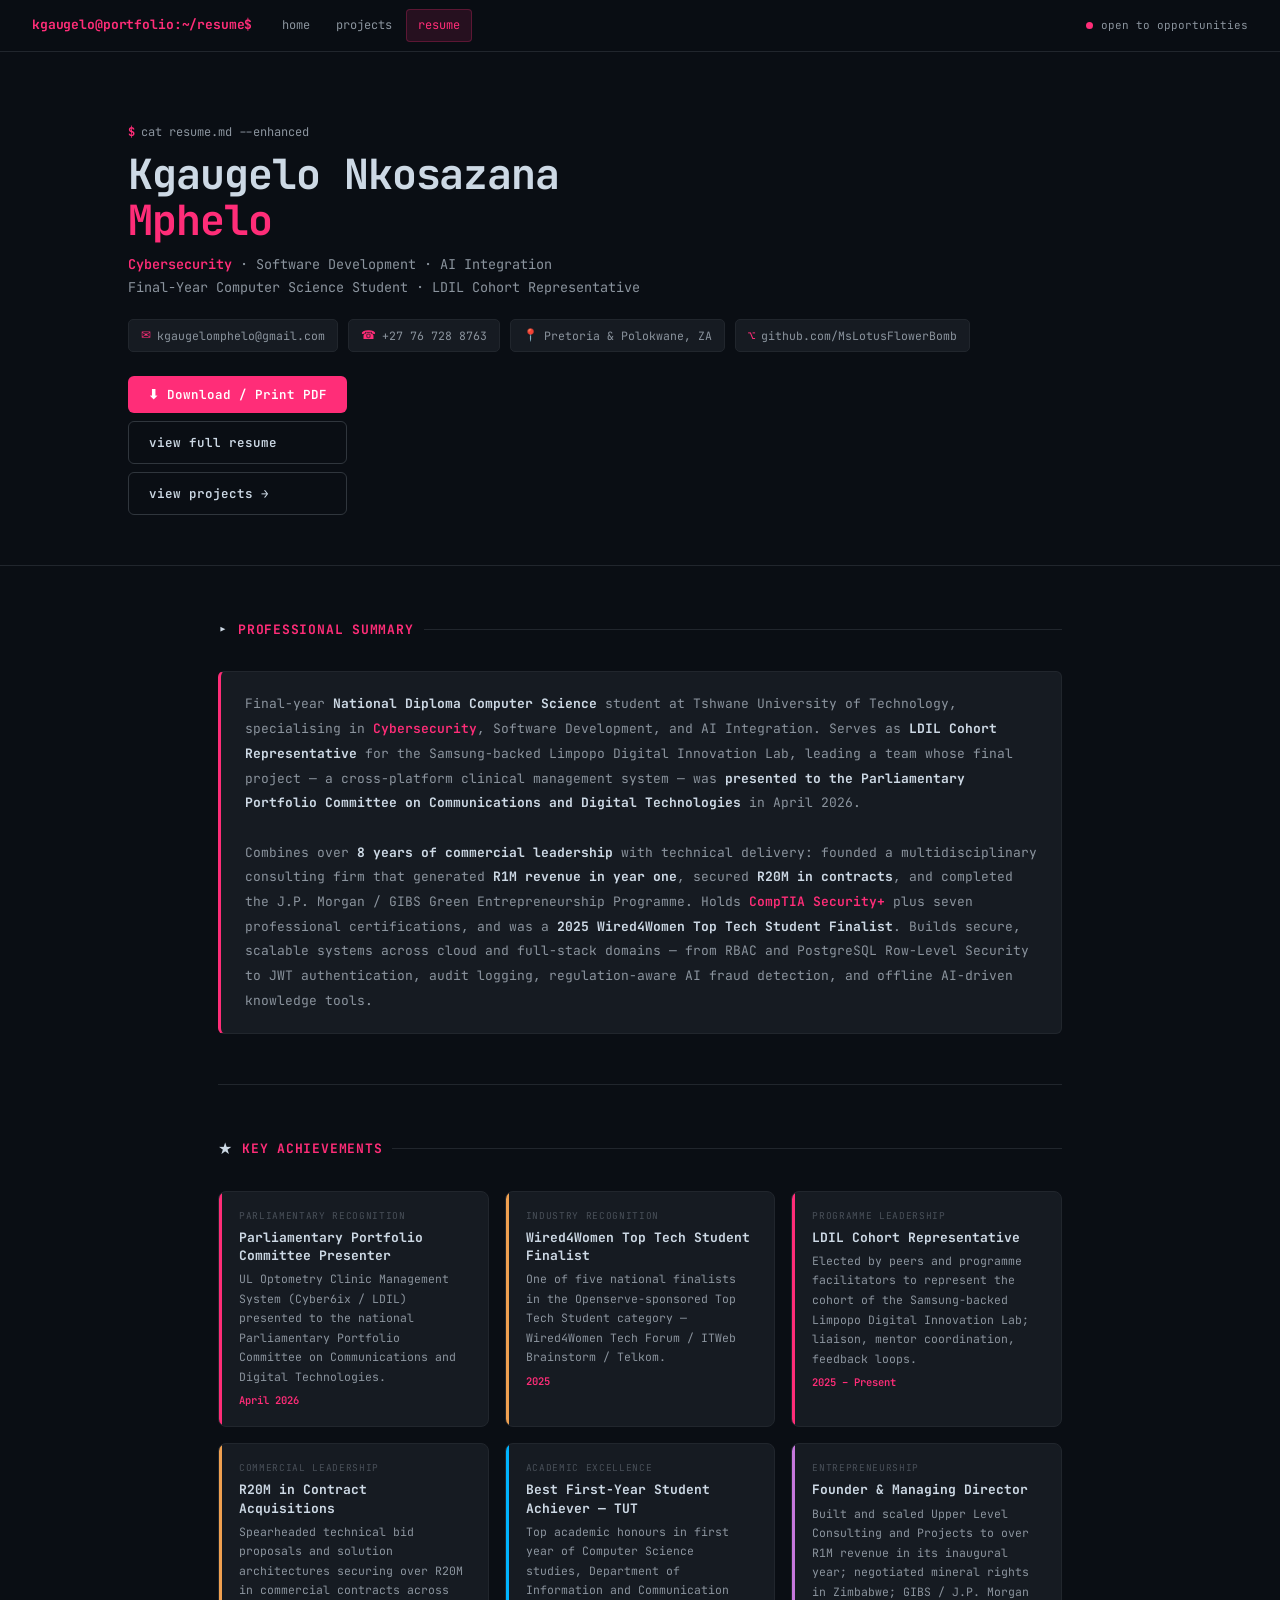
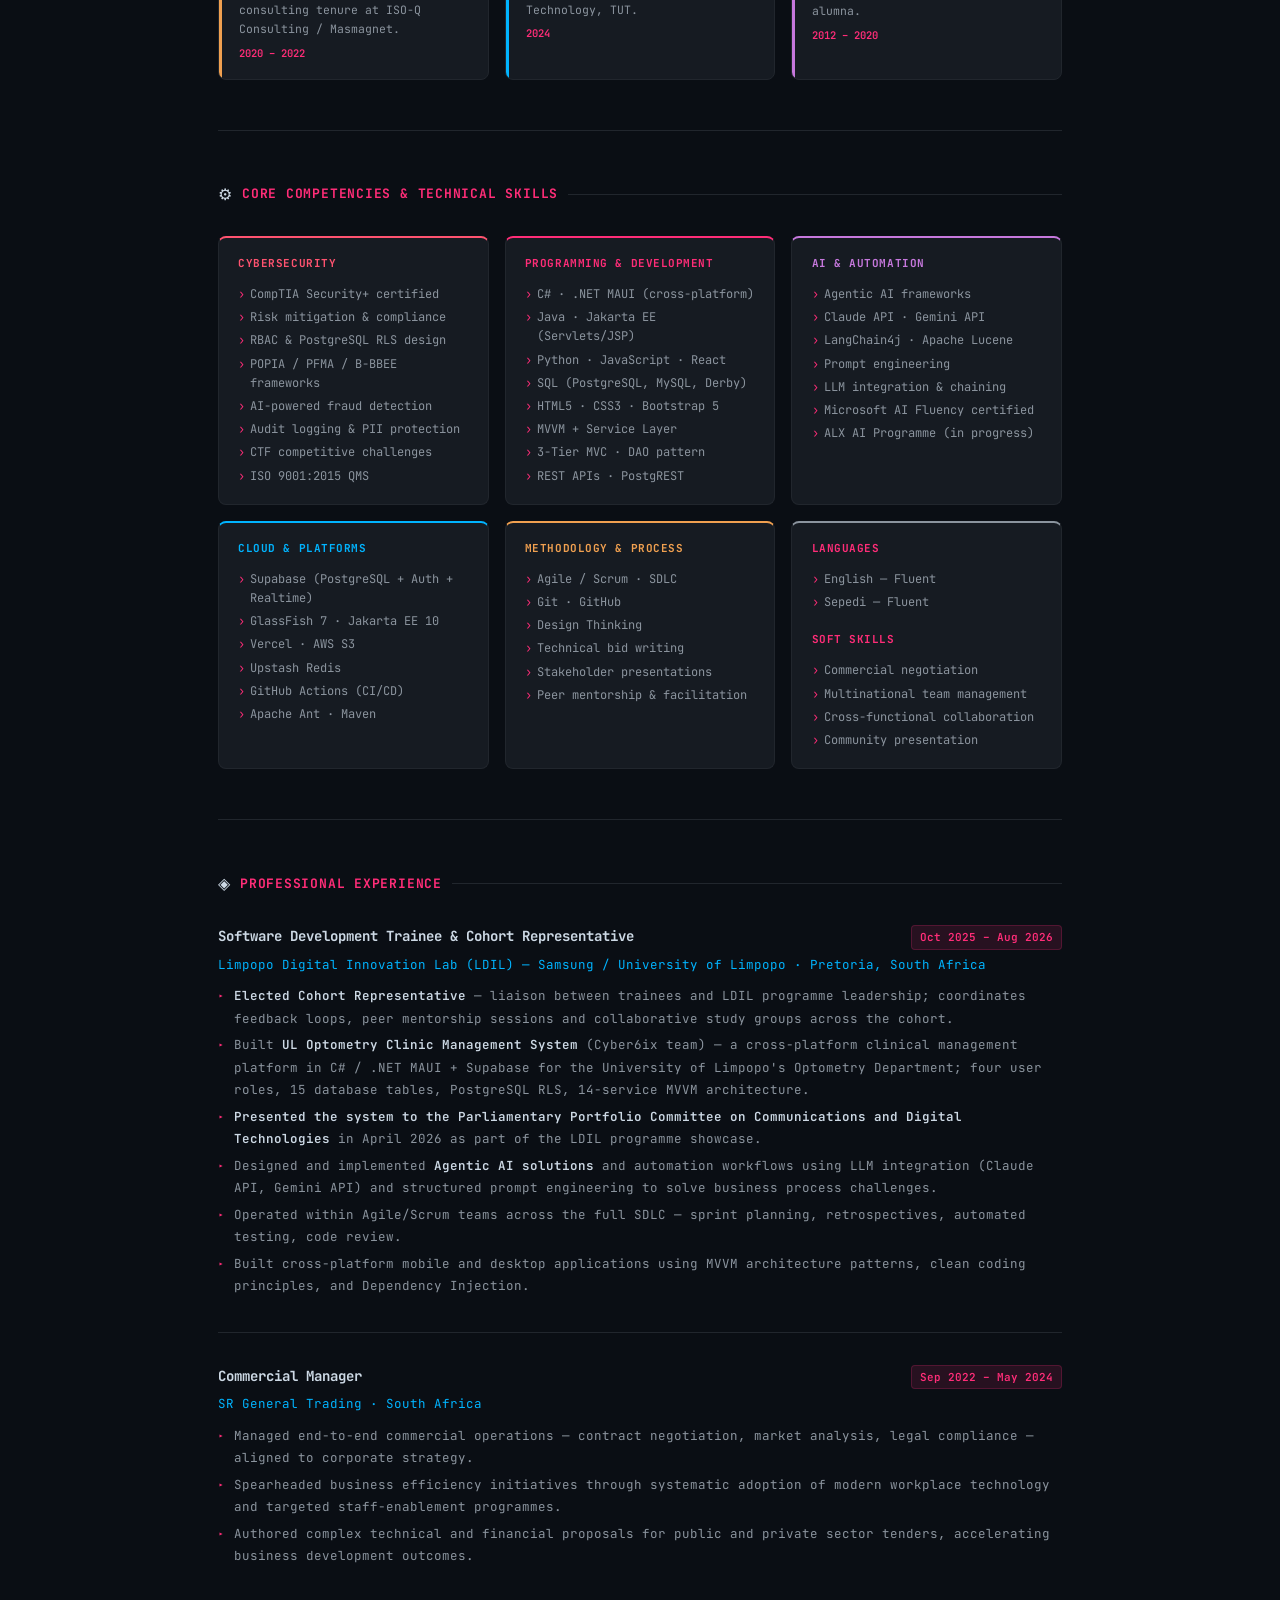
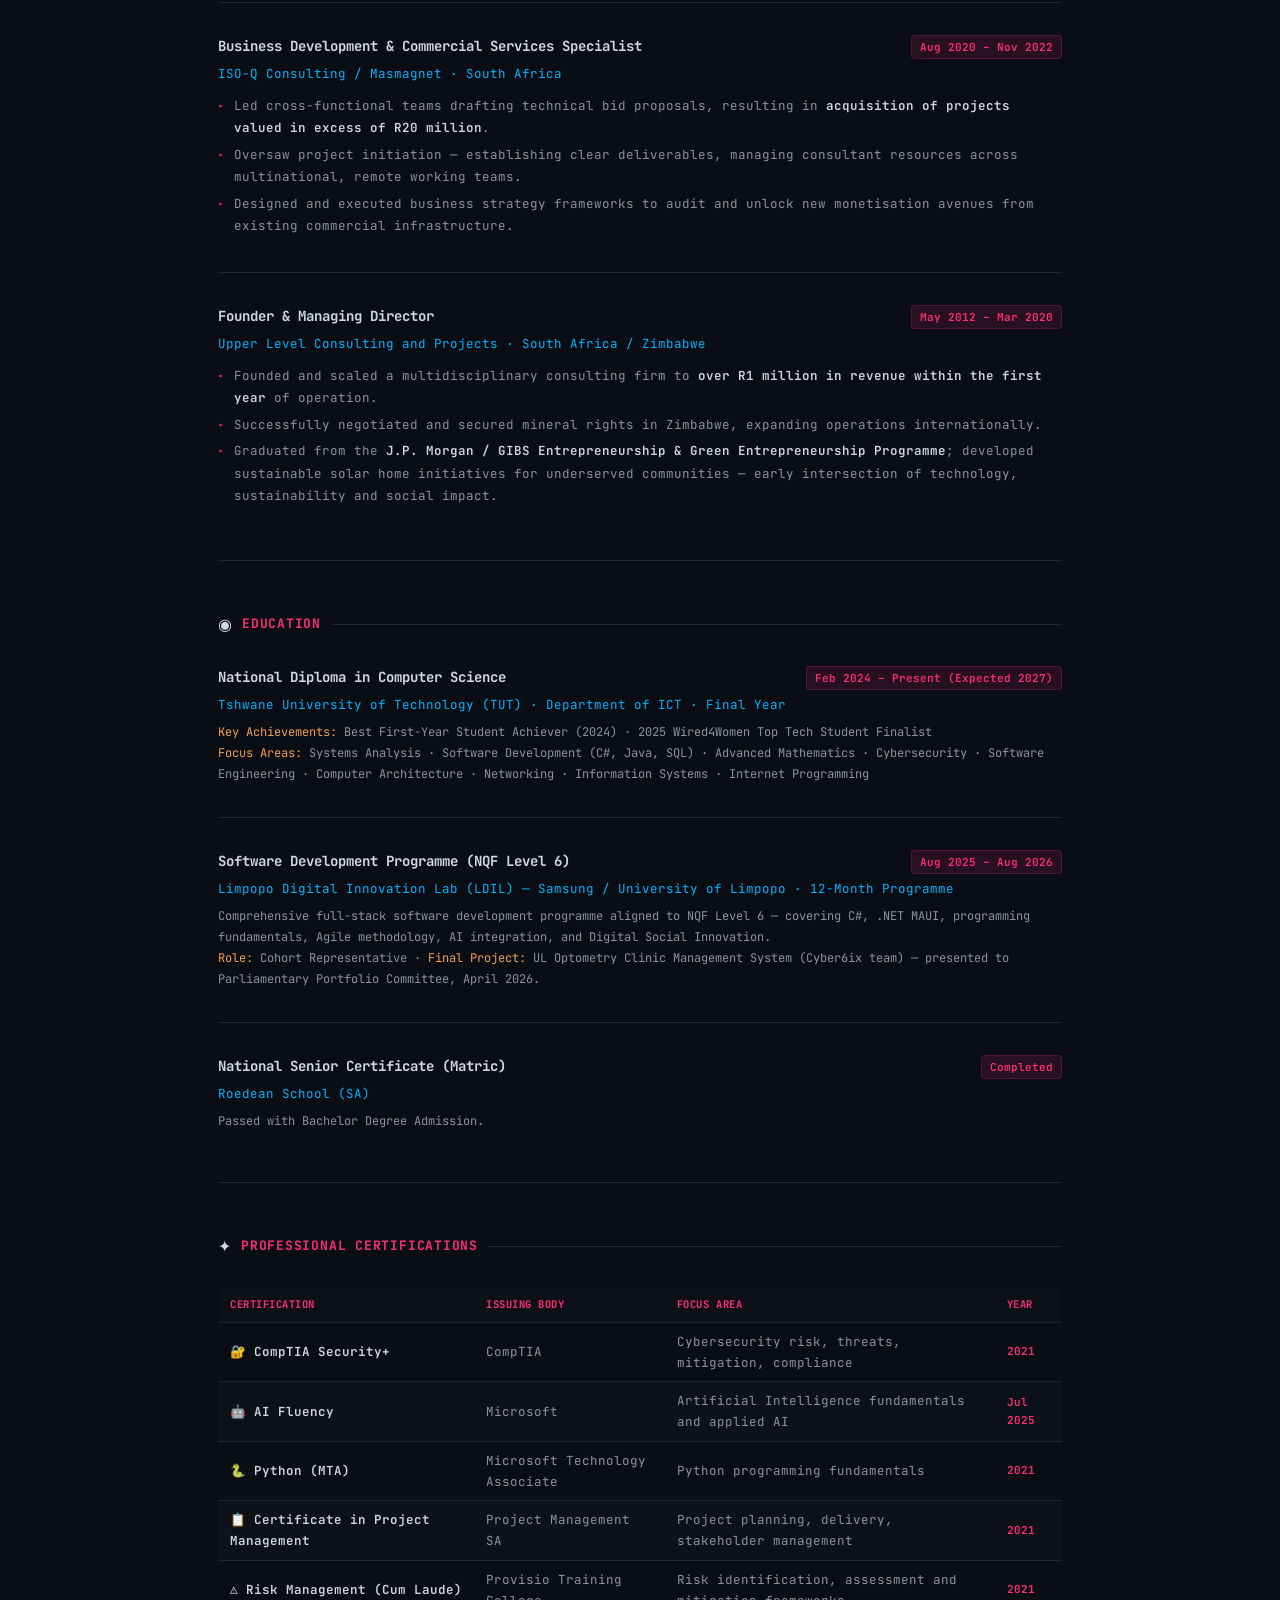
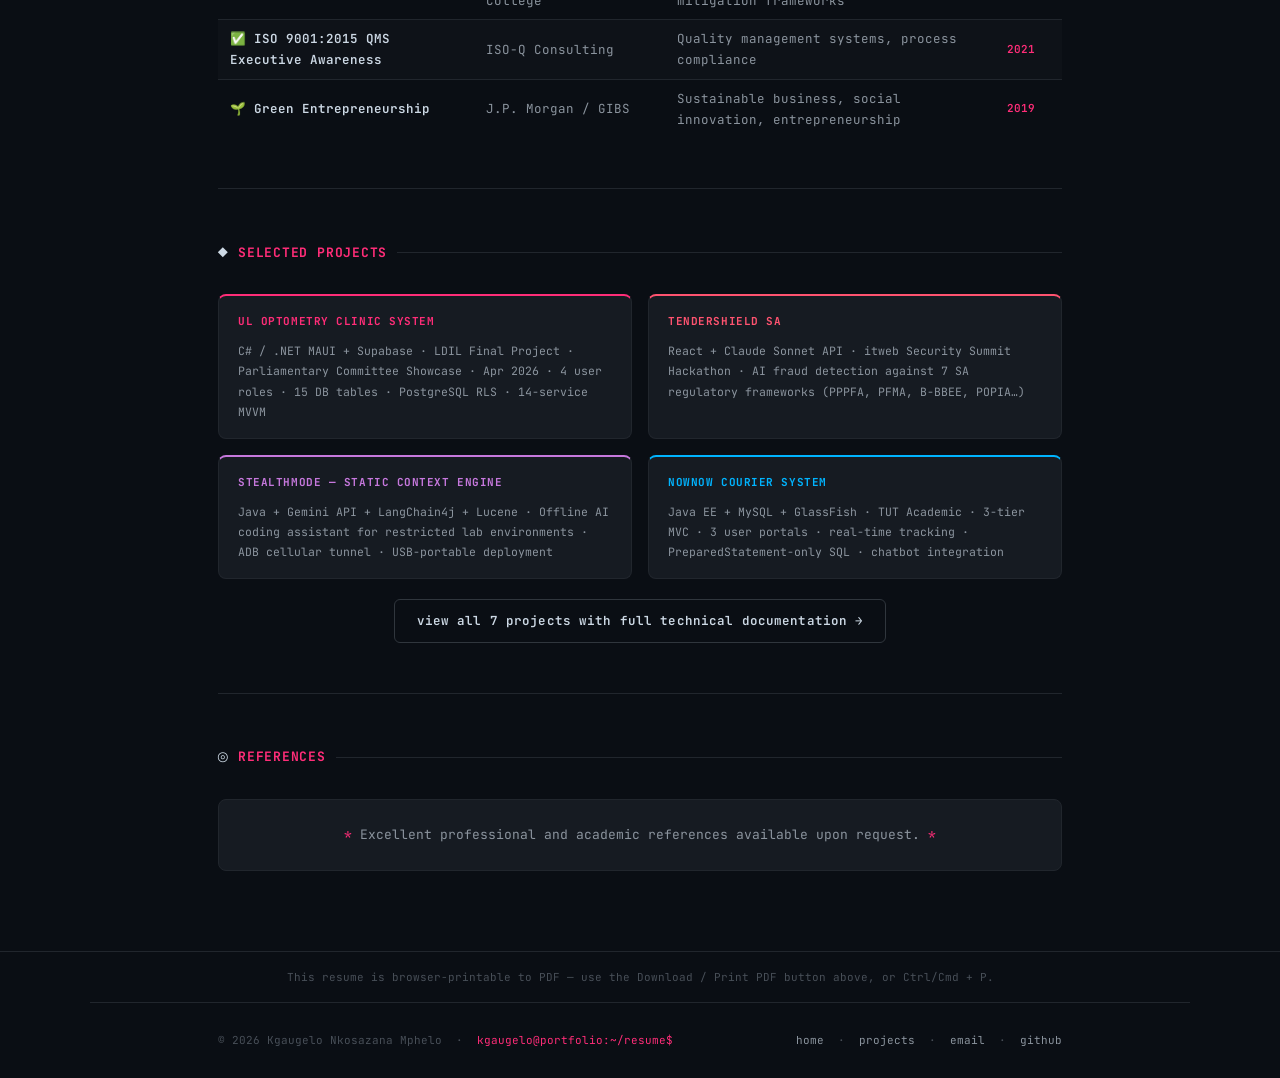
==== commit 51c36cde: "Add link to full resume and update summary details" ====
--- a/resume.html
+++ b/resume.html
@@ -205,6 +205,7 @@
       </div>
       <div class="rh-right">
         <button class="dl-btn dl-primary" onclick="window.print()">⬇ Download / Print PDF</button>
+        <a href="https://docs.google.com/document/d/1xzZAR6aQi1RaYzLnKF9p8Yt5Kk3oj77yNDx923RlAEM/edit?usp=sharing" class="dl-btn dl-sec" target="_blank" rel="noopener">view full resume</a>
         <a href="projects.html" class="dl-btn dl-sec">view projects →</a>
       </div>
     </div>
@@ -221,8 +222,8 @@
       </div>
 
       <div class="summary-block">
-        Final-year <strong>National Diploma Computer Science</strong> student at Tshwane University of Technology, targeting a career in <span class="pk">Cybersecurity</span> (primary) and Software Development. Currently serving as <strong>LDIL Cohort Representative</strong> for the Samsung-backed Limpopo Digital Innovation Lab, where the team's final project — a cross-platform clinic management system — was <strong>presented to the Parliamentary Portfolio Committee on Communications and Digital Technologies</strong> in April 2026.<br><br>
-        Brings over <strong>8 years of commercial leadership</strong> to every technical decision: founded a multidisciplinary consulting firm (R1M revenue, Year 1), secured R20M in contracts, and graduated from the J.P. Morgan / GIBS Green Entrepreneurship Programme. Holds <span class="pk">CompTIA Security+</span> and seven professional certifications. Recognised as a <strong>2025 Wired4Women Top Tech Student Finalist</strong>. Designs secure, scalable systems — from PostgreSQL Row-Level Security architectures to AI-powered procurement fraud detection with live regulatory analysis.
+        Final-year <strong>National Diploma Computer Science</strong> student at Tshwane University of Technology, specialising in <span class="pk">Cybersecurity</span>, Software Development, and AI Integration. Serves as <strong>LDIL Cohort Representative</strong> for the Samsung-backed Limpopo Digital Innovation Lab, leading a team whose final project — a cross-platform clinical management system — was <strong>presented to the Parliamentary Portfolio Committee on Communications and Digital Technologies</strong> in April 2026.<br><br>
+        Combines over <strong>8 years of commercial leadership</strong> with technical delivery: founded a multidisciplinary consulting firm that generated <strong>R1M revenue in year one</strong>, secured <strong>R20M in contracts</strong>, and completed the J.P. Morgan / GIBS Green Entrepreneurship Programme. Holds <span class="pk">CompTIA Security+</span> plus seven professional certifications, and was a <strong>2025 Wired4Women Top Tech Student Finalist</strong>. Builds secure, scalable systems across cloud and full-stack domains — from RBAC and PostgreSQL Row-Level Security to JWT authentication, audit logging, regulation-aware AI fraud detection, and offline AI-driven knowledge tools.
       </div>
     </div>
 
